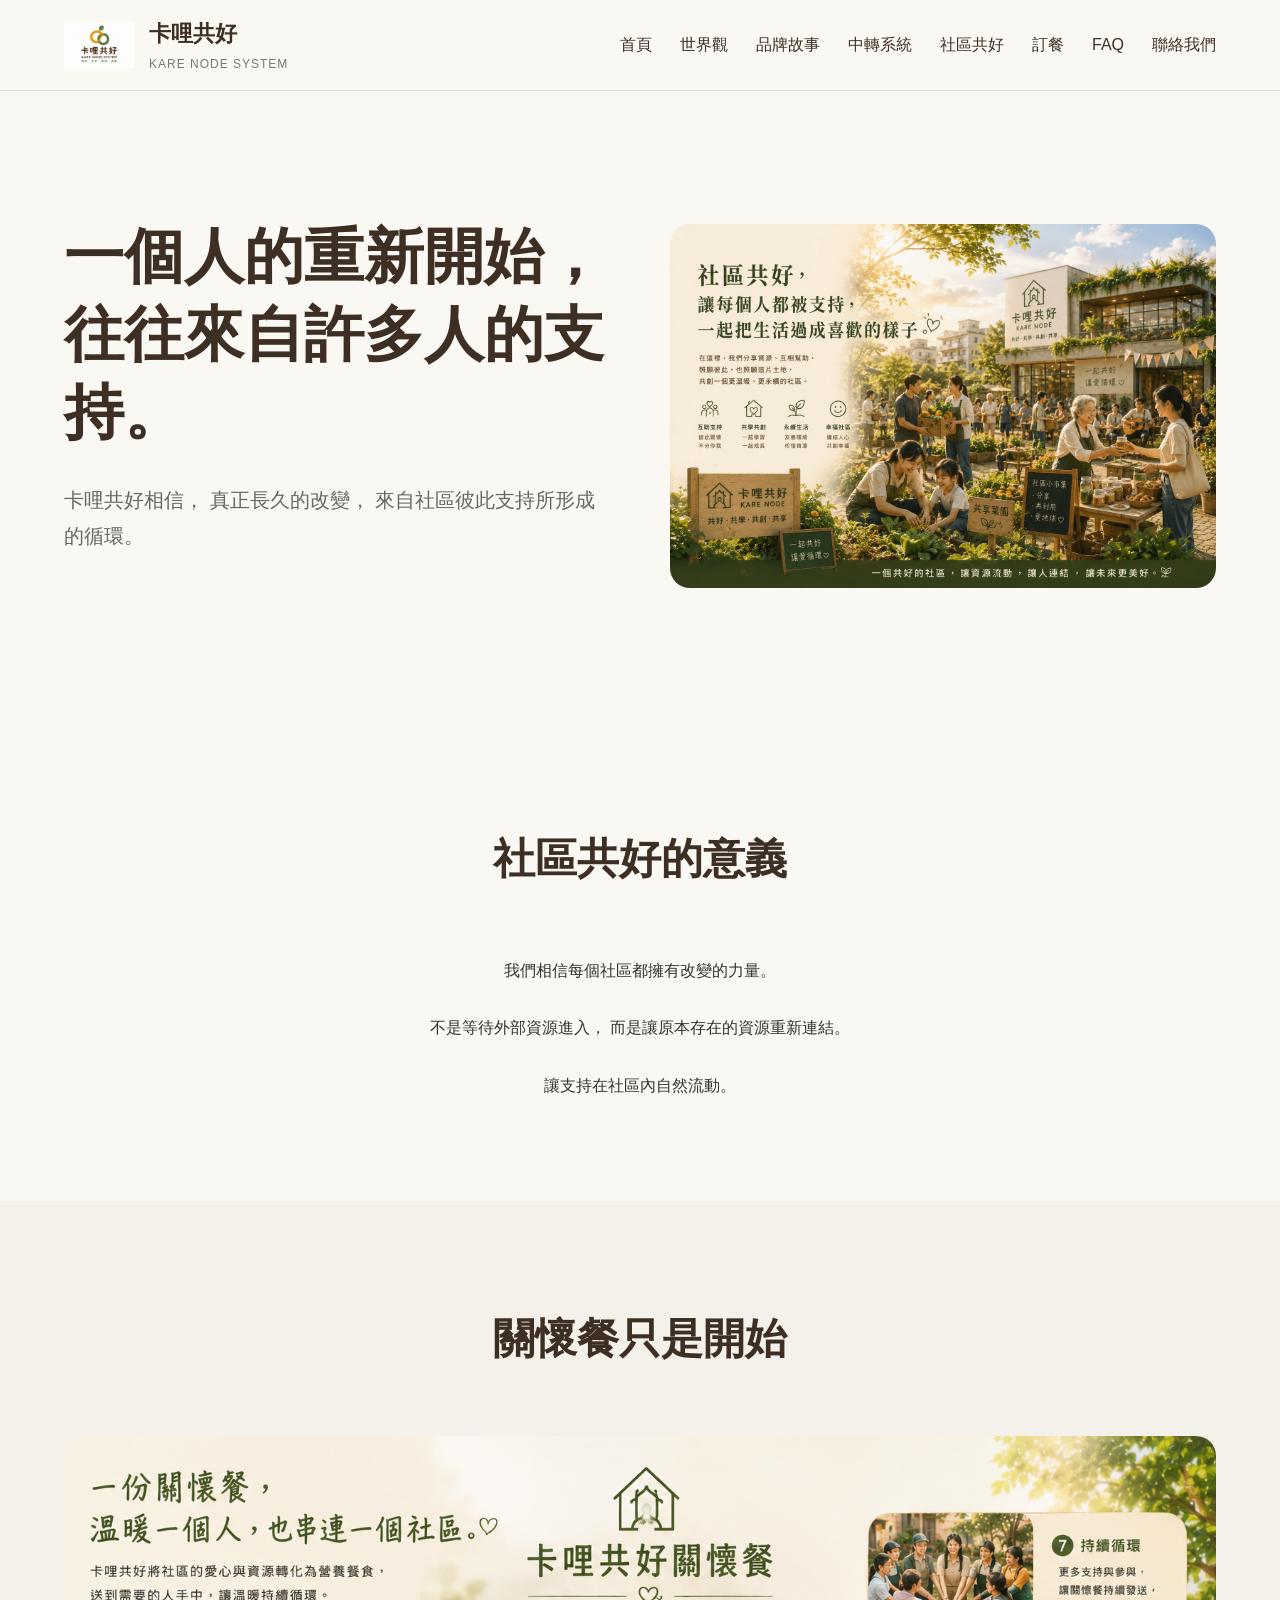
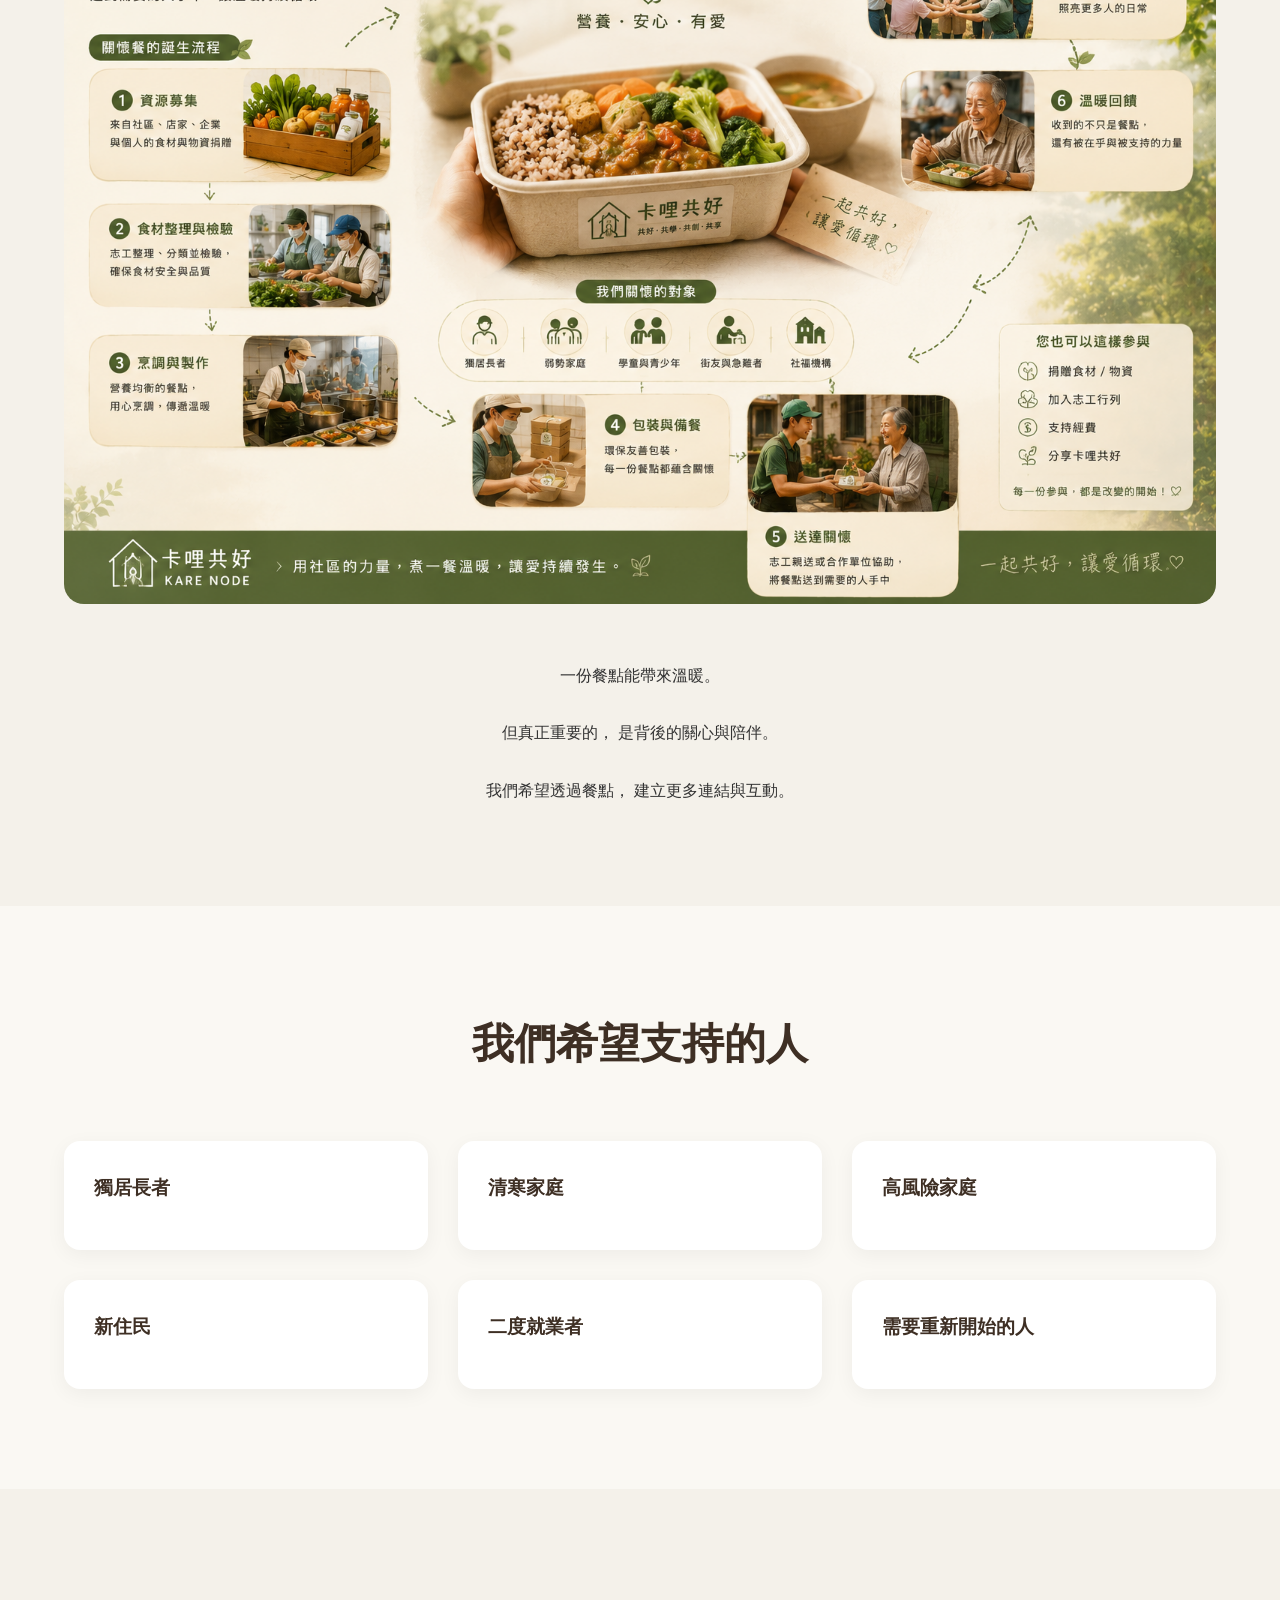
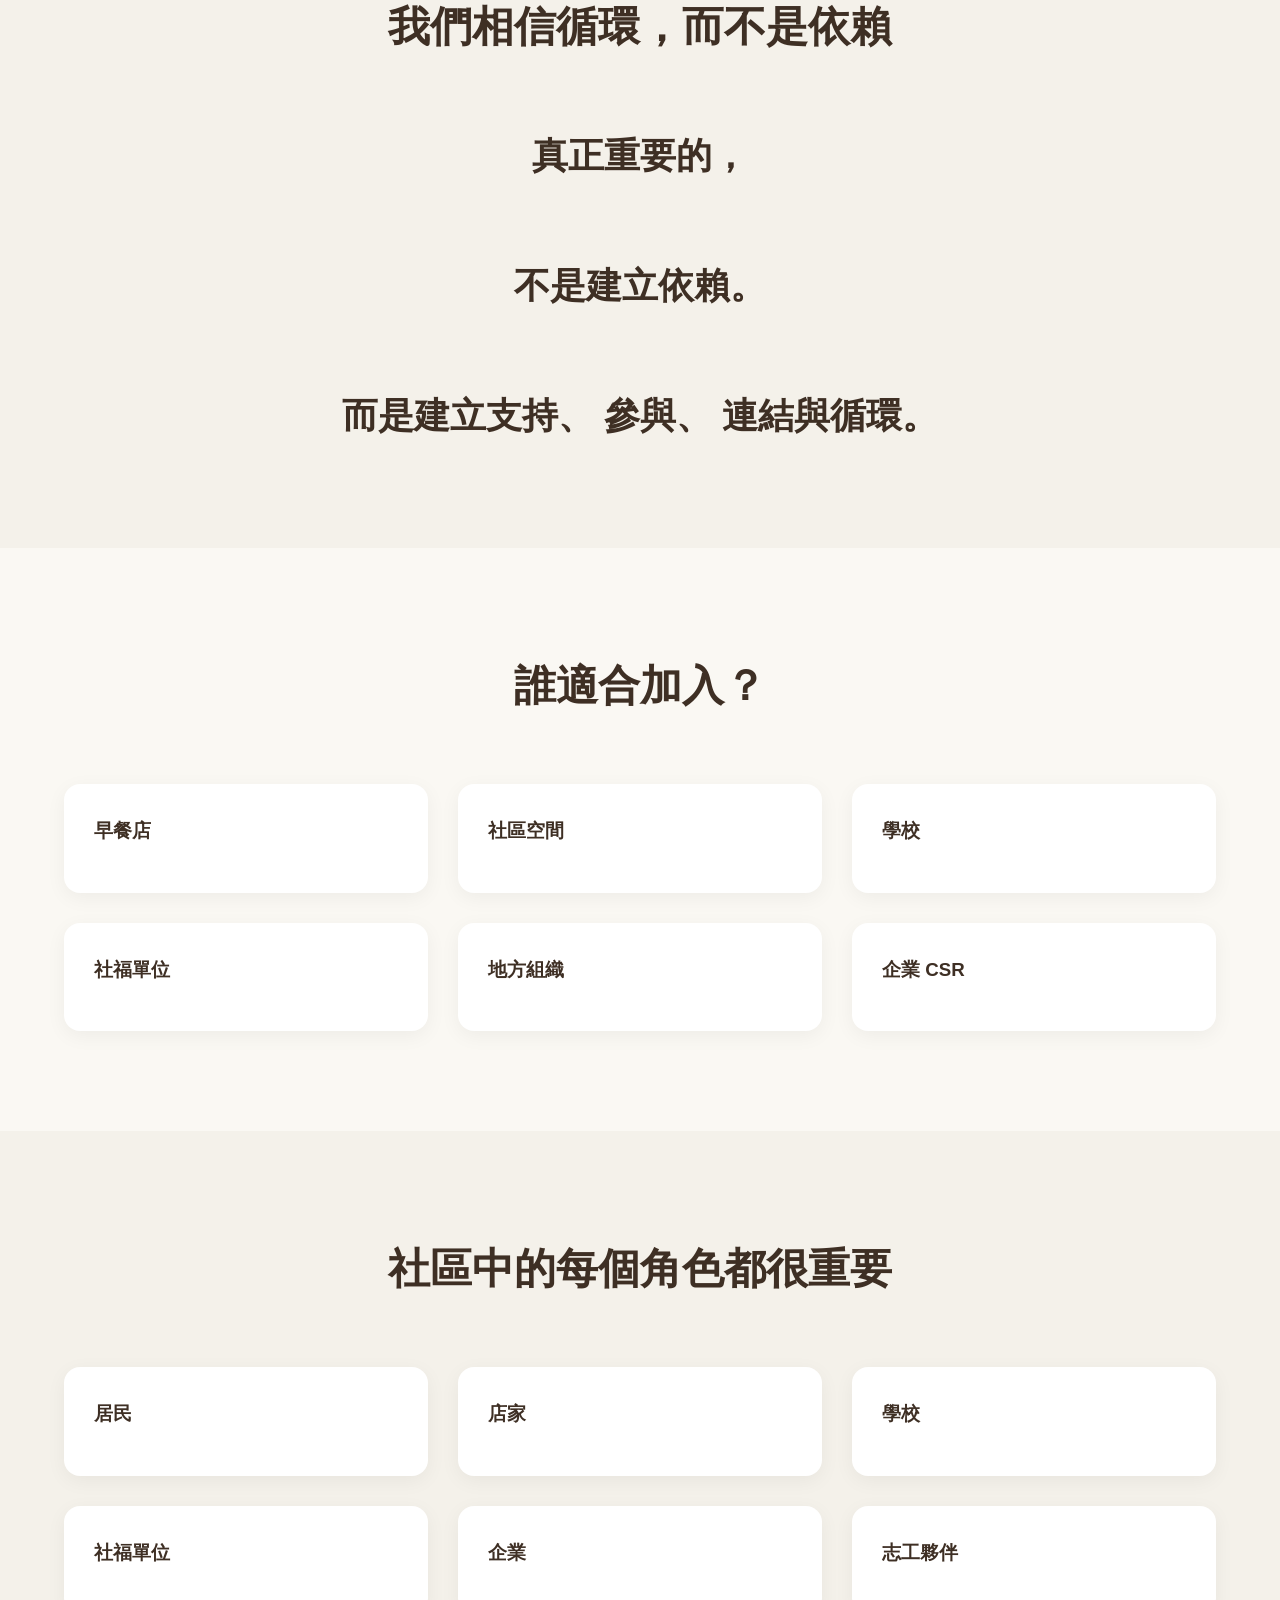
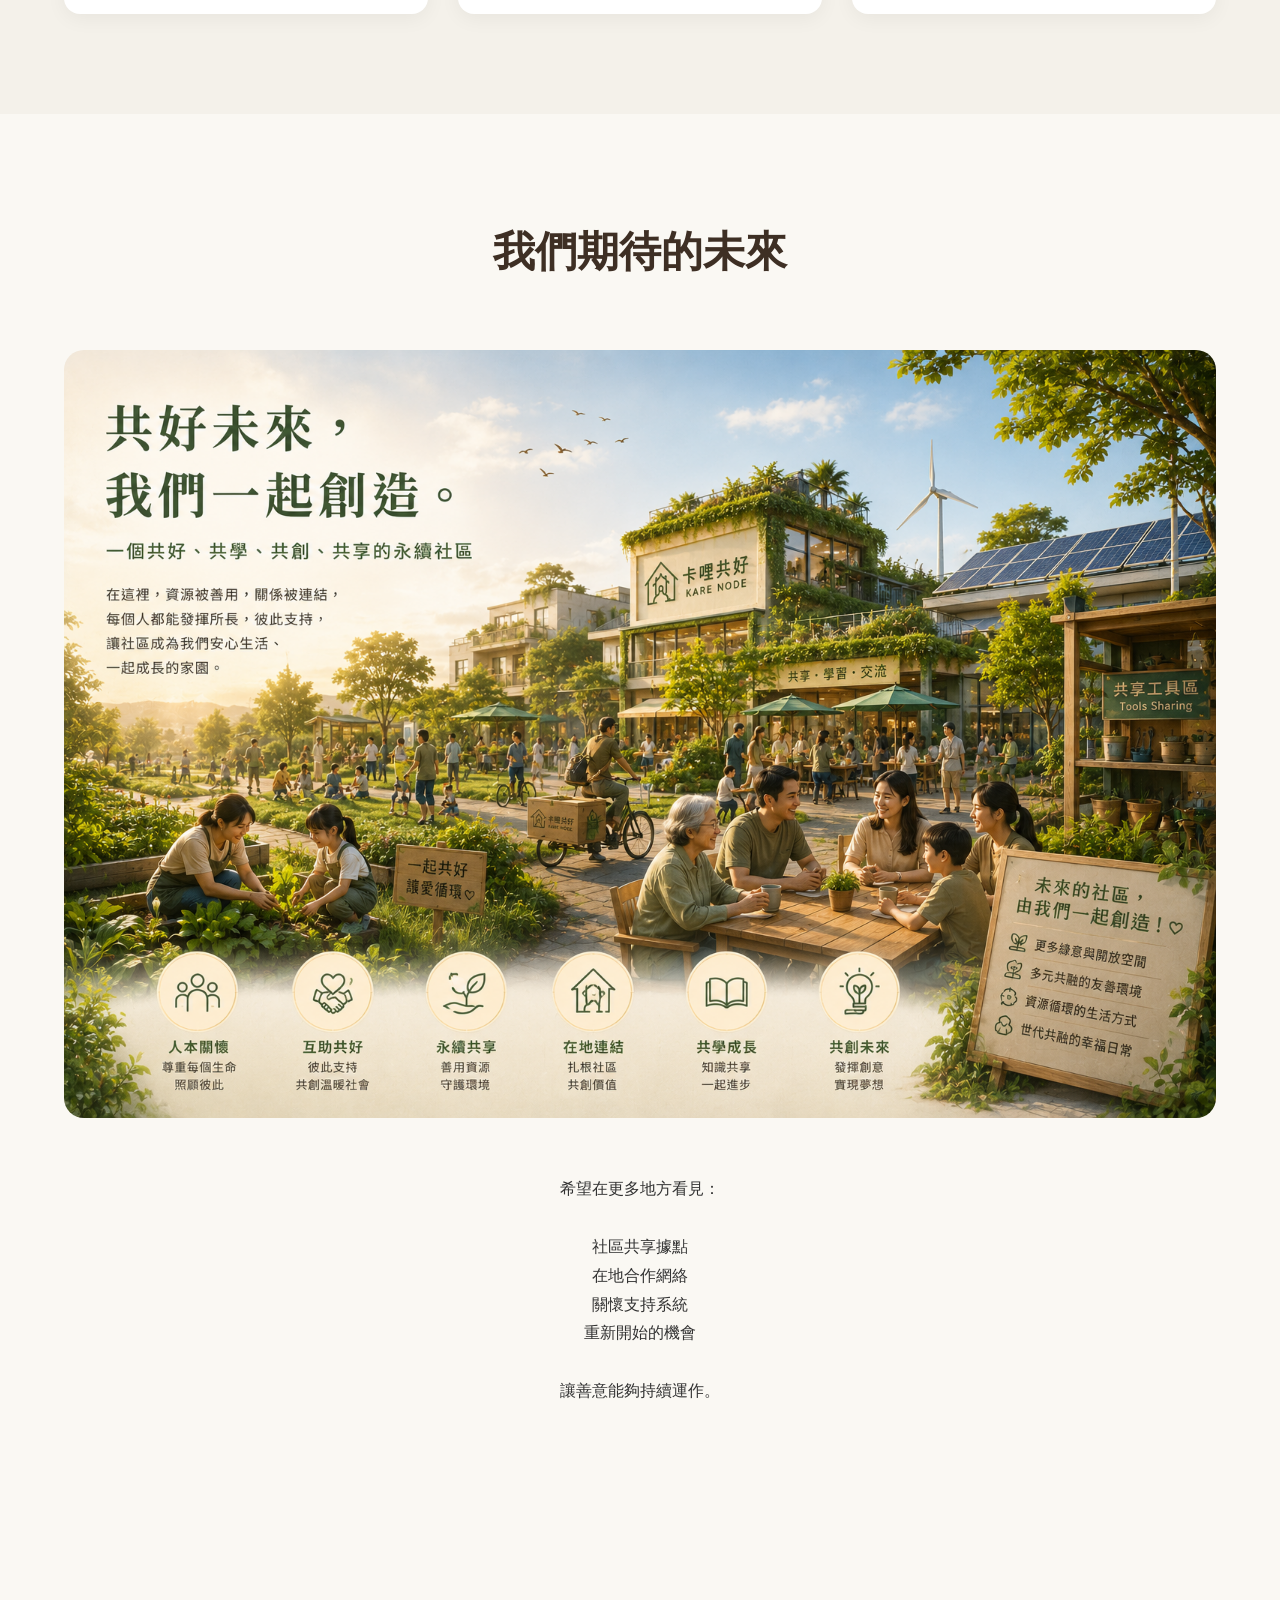
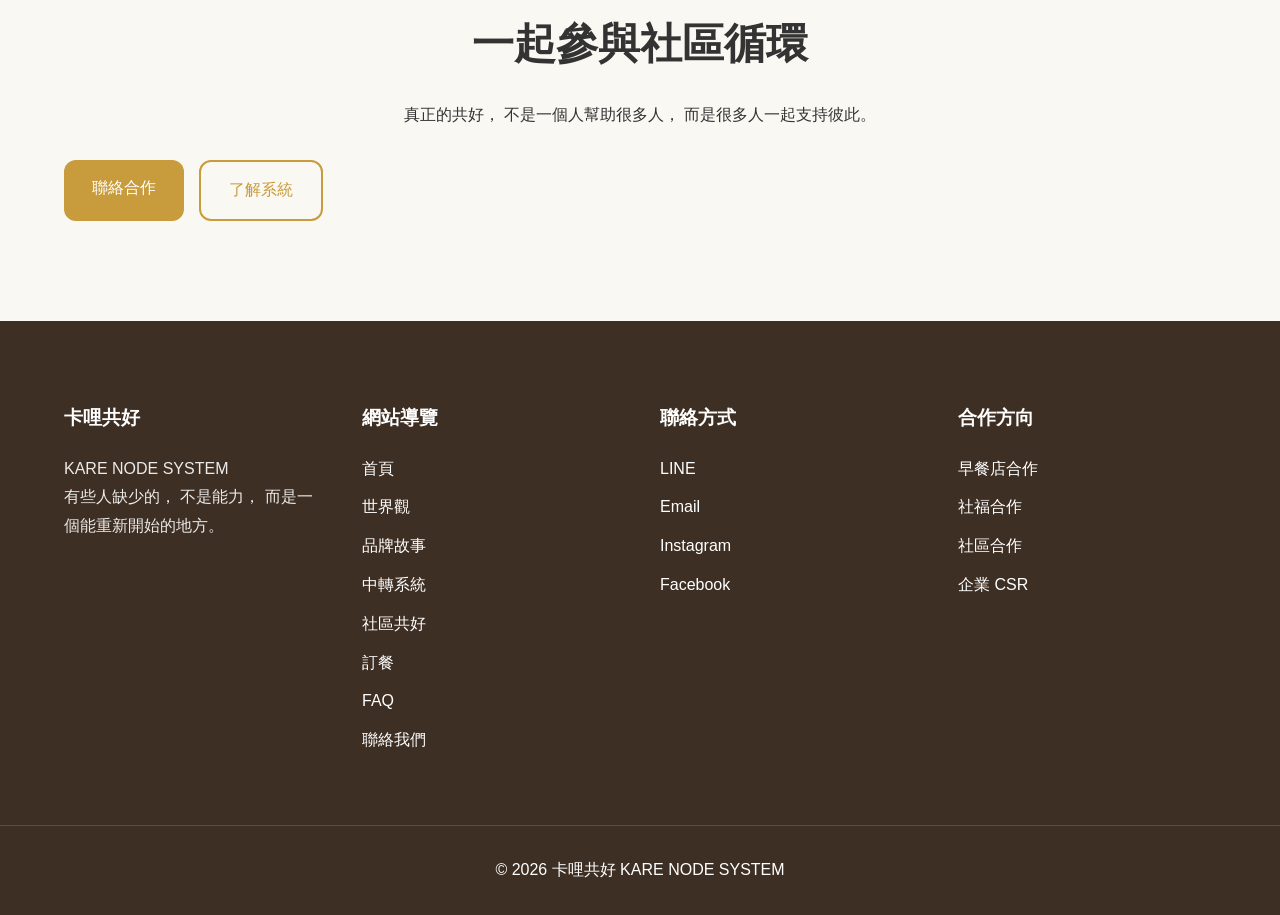
==== community.html @ 181bf911 "Add files via upload" ====
<!DOCTYPE html>
<html lang="zh-Hant">
<head>
    <meta charset="UTF-8">
    <meta name="viewport" content="width=device-width, initial-scale=1.0">

    <title>社區共好｜卡哩共好 KARE NODE SYSTEM</title>

    <meta name="description" content="了解卡哩共好如何透過社區合作、共享資源與支持循環，建立更多重新開始的機會。">

    <meta name="keywords" content="卡哩共好,社區共好,KARE NODE SYSTEM,共享型生活中轉系統,社區支持,地方創生">

    <link
        rel="icon"
        type="image/png"
        href="images/favicon.png"
    >

    <link rel="stylesheet" href="css/style.css">
    <link rel="stylesheet" href="css/responsive.css">
</head>

<body>

    <!-- Header -->

    <header class="site-header">

        <div class="container header-container">

            <div class="logo-area">

                <a href="index.html" class="brand-link">

                    <img
                        src="images/logo-v1.png"
                        alt="卡哩共好 KARE NODE SYSTEM"
                        class="site-logo"
                    >

                    <div class="brand-text">
                        <h1>卡哩共好</h1>
                        <p>KARE NODE SYSTEM</p>
                    </div>

                </a>

            </div>

            <nav class="desktop-nav">

                <ul>
                    <li><a href="index.html">首頁</a></li>
                    <li><a href="worldview.html">世界觀</a></li>
                    <li><a href="story.html">品牌故事</a></li>
                    <li><a href="system.html">中轉系統</a></li>
                    <li><a href="community.html">社區共好</a></li>
                    <li><a href="order.html">訂餐</a></li>
                    <li><a href="faq.html">FAQ</a></li>
                    <li><a href="contact.html">聯絡我們</a></li>
                </ul>

            </nav>

            <button class="menu-toggle">
                ☰
            </button>

        </div>

    </header>

    <!-- Hero -->

    <section class="hero">

        <div class="container hero-container">

            <div class="hero-content">

                <h2>
                    一個人的重新開始，
                    <br>
                    往往來自許多人的支持。
                </h2>

                <p>
                    卡哩共好相信，
                    真正長久的改變，
                    來自社區彼此支持所形成的循環。
                </p>

            </div>

            <div class="hero-image">

                <img
                    src="images/community-hero-v1.png"
                    alt="卡哩共好社區共好"
                    class="hero-img"
                >

            </div>

        </div>

    </section>

    <!-- Community Meaning -->

    <section class="section">

        <div class="container">

            <div class="section-title">
                <h2>社區共好的意義</h2>
            </div>

            <p class="center-text">

                我們相信每個社區都擁有改變的力量。

                <br><br>

                不是等待外部資源進入，

                而是讓原本存在的資源重新連結。

                <br><br>

                讓支持在社區內自然流動。

            </p>

        </div>

    </section>

    <!-- Care Meal -->

    <section class="section bg-light">

        <div class="container">

            <div class="section-title">
                <h2>關懷餐只是開始</h2>
            </div>

            <div class="hero-image">

                <img
                    src="images/care-meal-v1.png"
                    alt="關懷餐計畫"
                    class="hero-img"
                >

            </div>

            <br><br>

            <p class="center-text">

                一份餐點能帶來溫暖。

                <br><br>

                但真正重要的，

                是背後的關心與陪伴。

                <br><br>

                我們希望透過餐點，

                建立更多連結與互動。

            </p>

        </div>

    </section>

    <!-- Support People -->

    <section class="section">

        <div class="container">

            <div class="section-title">
                <h2>我們希望支持的人</h2>
            </div>

            <div class="card-grid">

                <div class="card">
                    <h3>獨居長者</h3>
                </div>

                <div class="card">
                    <h3>清寒家庭</h3>
                </div>

                <div class="card">
                    <h3>高風險家庭</h3>
                </div>

                <div class="card">
                    <h3>新住民</h3>
                </div>

                <div class="card">
                    <h3>二度就業者</h3>
                </div>

                <div class="card">
                    <h3>需要重新開始的人</h3>
                </div>

            </div>

        </div>

    </section>

    <!-- Circular Support -->

    <section class="section bg-light">

        <div class="container">

            <div class="section-title">
                <h2>我們相信循環，而不是依賴</h2>
            </div>

            <blockquote>

                真正重要的，

                <br><br>

                不是建立依賴。

                <br><br>

                而是建立支持、
                參與、
                連結與循環。

            </blockquote>

        </div>

    </section>

    <!-- Who Can Join -->

    <section class="section">

        <div class="container">

            <div class="section-title">
                <h2>誰適合加入？</h2>
            </div>

            <div class="card-grid">

                <div class="card">
                    <h3>早餐店</h3>
                </div>

                <div class="card">
                    <h3>社區空間</h3>
                </div>

                <div class="card">
                    <h3>學校</h3>
                </div>

                <div class="card">
                    <h3>社福單位</h3>
                </div>

                <div class="card">
                    <h3>地方組織</h3>
                </div>

                <div class="card">
                    <h3>企業 CSR</h3>
                </div>

            </div>

        </div>

    </section>

    <!-- Every Role Matters -->

    <section class="section bg-light">

        <div class="container">

            <div class="section-title">
                <h2>社區中的每個角色都很重要</h2>
            </div>

            <div class="card-grid">

                <div class="card">
                    <h3>居民</h3>
                </div>

                <div class="card">
                    <h3>店家</h3>
                </div>

                <div class="card">
                    <h3>學校</h3>
                </div>

                <div class="card">
                    <h3>社福單位</h3>
                </div>

                <div class="card">
                    <h3>企業</h3>
                </div>

                <div class="card">
                    <h3>志工夥伴</h3>
                </div>

            </div>

        </div>

    </section>

    <!-- Future Vision -->

    <section class="section">

        <div class="container">

            <div class="section-title">
                <h2>我們期待的未來</h2>
            </div>

            <div class="hero-image">

                <img
                    src="images/future-community-v1.png"
                    alt="未來社區願景"
                    class="hero-img"
                >

            </div>

            <br><br>

            <p class="center-text">

                希望在更多地方看見：

                <br><br>

                社區共享據點

                <br>

                在地合作網絡

                <br>

                關懷支持系統

                <br>

                重新開始的機會

                <br><br>

                讓善意能夠持續運作。

            </p>

        </div>

    </section>

    <!-- CTA -->

    <section class="section cta-section">

        <div class="container">

            <h2>一起參與社區循環</h2>

            <p>
                真正的共好，
                不是一個人幫助很多人，
                而是很多人一起支持彼此。
            </p>

            <div class="hero-buttons">

                <a href="contact.html" class="btn btn-primary">
                    聯絡合作
                </a>

                <a href="system.html" class="btn btn-secondary">
                    了解系統
                </a>

            </div>

        </div>

    </section>

    <!-- Footer -->

    <footer class="site-footer">

        <div class="container footer-container">

            <div>

                <h3>卡哩共好</h3>

                <p>KARE NODE SYSTEM</p>

                <p>
                    有些人缺少的，
                    不是能力，
                    而是一個能重新開始的地方。
                </p>

            </div>

            <div>

                <h3>網站導覽</h3>

                <ul>
                    <li><a href="index.html">首頁</a></li>
                    <li><a href="worldview.html">世界觀</a></li>
                    <li><a href="story.html">品牌故事</a></li>
                    <li><a href="system.html">中轉系統</a></li>
                    <li><a href="community.html">社區共好</a></li>
                    <li><a href="order.html">訂餐</a></li>
                    <li><a href="faq.html">FAQ</a></li>
                    <li><a href="contact.html">聯絡我們</a></li>
                </ul>

            </div>

            <div>

                <h3>聯絡方式</h3>

                <ul>
                    <li>LINE</li>
                    <li>Email</li>
                    <li>Instagram</li>
                    <li>Facebook</li>
                </ul>

            </div>

            <div>

                <h3>合作方向</h3>

                <ul>
                    <li>早餐店合作</li>
                    <li>社福合作</li>
                    <li>社區合作</li>
                    <li>企業 CSR</li>
                </ul>

            </div>

        </div>

        <div class="copyright">
            © 2026 卡哩共好 KARE NODE SYSTEM
        </div>

    </footer>

    <script src="js/menu.js"></script>

</body>
</html>
---- css/style.css ----
/* ==================================================
   KARE NODE SYSTEM
   style.css
================================================== */

/* Reset */

* {
    margin: 0;
    padding: 0;
    box-sizing: border-box;
}

html {
    scroll-behavior: smooth;
}

body {
    font-family: "Noto Sans TC", sans-serif;
    background: #FAF8F3;
    color: #333333;
    line-height: 1.8;
}

/* ==================================================
   Layout
================================================== */

.container {
    width: 90%;
    max-width: 1200px;
    margin: 0 auto;
}

.section {
    padding: 100px 0;
}

.bg-light {
    background: #F4F1EA;
}

/* ==================================================
   Header
================================================== */

.site-header {
    position: sticky;
    top: 0;
    z-index: 999;
    background: #FAF8F3;
    border-bottom: 1px solid #E5E0D6;
}

.header-container {
    display: flex;
    justify-content: space-between;
    align-items: center;
    min-height: 90px;
}

.brand-link {
    text-decoration: none;
    color: inherit;
    display: flex;
    align-items: center;
    gap: 15px;
}

.logo-placeholder {
    width: 60px;
    height: 60px;
    background: #E5E0D6;
    border-radius: 12px;

    display: flex;
    align-items: center;
    justify-content: center;

    font-size: 12px;
}

.brand-text h1 {
    font-size: 22px;
    color: #3E2F24;
}

.brand-text p {
    font-size: 12px;
    color: #777;
    letter-spacing: 1px;
}

/* ==================================================
   Navigation
================================================== */

.desktop-nav ul {
    display: flex;
    gap: 28px;
    list-style: none;
}

.desktop-nav a {
    text-decoration: none;
    color: #3E2F24;
    font-weight: 500;
    transition: 0.3s;
}

.desktop-nav a:hover {
    color: #C89B3C;
}

.menu-toggle {
    display: none;
    border: none;
    background: none;
    font-size: 30px;
    cursor: pointer;
}

/* ==================================================
   Hero
================================================== */

.hero {
    min-height: 70vh;

    display: flex;
    align-items: center;
}

.hero-container {
    display: flex;
    align-items: center;
    gap: 60px;
}

.hero-content {
    flex: 1;
}

.hero-content h2 {
    font-size: 60px;
    line-height: 1.3;
    color: #3E2F24;
    margin-bottom: 30px;
}

.hero-content p {
    font-size: 20px;
    color: #666;
    margin-bottom: 40px;
}

.hero-image {
    flex: 1;
}

.image-placeholder {
    width: 100%;
    min-height: 450px;

    background: #E5E0D6;

    border-radius: 20px;

    display: flex;
    align-items: center;
    justify-content: center;

    color: #666;
}

/* ==================================================
   Buttons
================================================== */

.hero-buttons {
    display: flex;
    gap: 15px;
    flex-wrap: wrap;
}

.btn {
    text-decoration: none;
    padding: 14px 28px;
    border-radius: 12px;
    transition: 0.3s;
    display: inline-block;
}

.btn-primary {
    background: #C89B3C;
    color: white;
}

.btn-primary:hover {
    opacity: 0.9;
}

.btn-secondary {
    border: 2px solid #C89B3C;
    color: #C89B3C;
}

.btn-secondary:hover {
    background: #C89B3C;
    color: white;
}

/* ==================================================
   Section Title
================================================== */

.section-title {
    text-align: center;
    margin-bottom: 60px;
}

.section-title h2 {
    font-size: 42px;
    color: #3E2F24;
}

/* ==================================================
   Cards
================================================== */

.card-grid {
    display: grid;
    grid-template-columns: repeat(3, 1fr);
    gap: 30px;
}

.card {
    background: white;

    padding: 30px;

    border-radius: 16px;

    box-shadow: 0 5px 20px rgba(0,0,0,0.05);

    transition: 0.3s;
}

.card:hover {
    transform: translateY(-5px);
}

.card h3 {
    margin-bottom: 15px;
    color: #3E2F24;
}

/* ==================================================
   Flow
================================================== */

.system-flow {
    display: flex;
    flex-direction: column;
    align-items: center;
    gap: 15px;

    font-size: 24px;
    font-weight: 600;

    color: #3E2F24;
}

.system-flow span {
    color: #C89B3C;
}

/* ==================================================
   Typography
================================================== */

.center-text {
    text-align: center;
    max-width: 800px;
    margin: 0 auto;
}

.center-button {
    text-align: center;
    margin-top: 40px;
}

blockquote {
    max-width: 900px;
    margin: 0 auto;

    text-align: center;

    font-size: 36px;
    font-weight: 700;

    color: #3E2F24;
}

/* ==================================================
   Belief
================================================== */

.belief-section {
    background: #3E2F24;
}

.belief-section blockquote {
    color: white;
}

/* ==================================================
   CTA
================================================== */

.cta-section {
    text-align: center;
}

.cta-section h2 {
    font-size: 42px;
    margin-bottom: 20px;
}

.cta-section p {
    max-width: 700px;
    margin: 0 auto 30px;
}

/* ==================================================
   Footer
================================================== */

.site-footer a {

    color: white;

    text-decoration: none;

}

.site-footer a:visited {

    color: white;

}

.site-footer a:hover {

    color: #C89B3C;

}

.site-footer {
    background: #3E2F24;
    color: white;
    padding-top: 80px;
}

.footer-container {
    display: grid;
    grid-template-columns: repeat(4, 1fr);
    gap: 40px;
}

.site-footer h3 {
    margin-bottom: 20px;
}

.site-footer ul {
    list-style: none;
}

.site-footer li {
    margin-bottom: 10px;
}

.site-footer p {
    opacity: 0.9;
}

.copyright {
    text-align: center;
    padding: 30px;
    margin-top: 60px;
    border-top: 1px solid rgba(255,255,255,0.15);
}

/* ==================================================
   Utility
================================================== */

.hidden {
    display: none;
}

/* =========================
   Logo
========================= */

.site-logo {

    width: 70px;

    height: auto;

    display: block;

}


/* =========================
   Hero Images
========================= */

.hero-img {

    width: 100%;

    height: auto;

    display: block;

    border-radius: 20px;

    object-fit: cover;

}


/* =========================
   Hero Image Container
========================= */

.hero-image {

    display: flex;

    align-items: center;

    justify-content: center;

}
---- css/responsive.css ----
/* ==================================================
   KARE NODE SYSTEM
   responsive.css
================================================== */

/* ==========================================
   Notebook
========================================== */

@media (max-width: 1200px) {

    .hero-content h2 {
        font-size: 52px;
    }

    .section-title h2 {
        font-size: 38px;
    }

}

/* ==========================================
   Tablet
========================================== */

@media (max-width: 1024px) {

    .section {
        padding: 80px 0;
    }

    .hero-container {
        flex-direction: column;
        gap: 40px;
    }

    .hero-content,
    .hero-image {
        width: 100%;
    }

    .hero-content h2 {
        font-size: 48px;
    }

    .card-grid {
        grid-template-columns: repeat(2, 1fr);
    }

    .footer-container {
        grid-template-columns: repeat(2, 1fr);
    }

}

/* ==========================================
   Mobile
========================================== */

@media (max-width: 768px) {

    .container {
        width: 92%;
    }

    .section {
        padding: 60px 0;
    }

    .desktop-nav {
        display: none;
    }

    .menu-toggle {
        display: block;
    }

    .brand-text h1 {
        font-size: 18px;
    }

    .brand-text p {
        font-size: 11px;
    }

    .logo-placeholder {
        width: 50px;
        height: 50px;
    }

    .hero {
        min-height: auto;
        padding-top: 40px;
    }

    .hero-content h2 {
        font-size: 36px;
    }

    .hero-content p {
        font-size: 16px;
    }

    .image-placeholder {
        min-height: 260px;
    }

    .section-title {
        margin-bottom: 40px;
    }

    .section-title h2 {
        font-size: 30px;
    }

    .card-grid {
        grid-template-columns: 1fr;
    }

    .card {
        padding: 24px;
    }

    blockquote {
        font-size: 28px;
    }

    .cta-section h2 {
        font-size: 30px;
    }

    .hero-buttons {
        flex-direction: column;
    }

    .btn {
        width: 100%;
        text-align: center;
    }

    .footer-container {
        grid-template-columns: 1fr;
        gap: 30px;
    }

}

/* ==========================================
   Small Mobile
========================================== */

@media (max-width: 480px) {

    .hero-content h2 {
        font-size: 30px;
    }

    .section-title h2 {
        font-size: 26px;
    }

    blockquote {
        font-size: 24px;
    }

    .system-flow {
        font-size: 20px;
    }

    .card {
        padding: 20px;
    }

}

/* ==========================================
   Mobile Fullscreen Menu
========================================== */

.mobile-menu {

    position: fixed;

    top: 0;
    left: -100%;

    width: 100%;
    height: 100vh;

    background: #FAF8F3;

    z-index: 9999;

    display: flex;
    align-items: center;
    justify-content: center;

    transition: 0.3s ease;

}

.mobile-menu.active {
    left: 0;
}

.mobile-menu ul {
    list-style: none;
    text-align: center;
}

.mobile-menu li {
    margin: 20px 0;
}

.mobile-menu a {

    text-decoration: none;

    color: #3E2F24;

    font-size: 24px;
    font-weight: 600;

}

.mobile-menu-close {

    position: absolute;

    top: 25px;
    right: 25px;

    font-size: 36px;

    background: none;
    border: none;

    cursor: pointer;

}
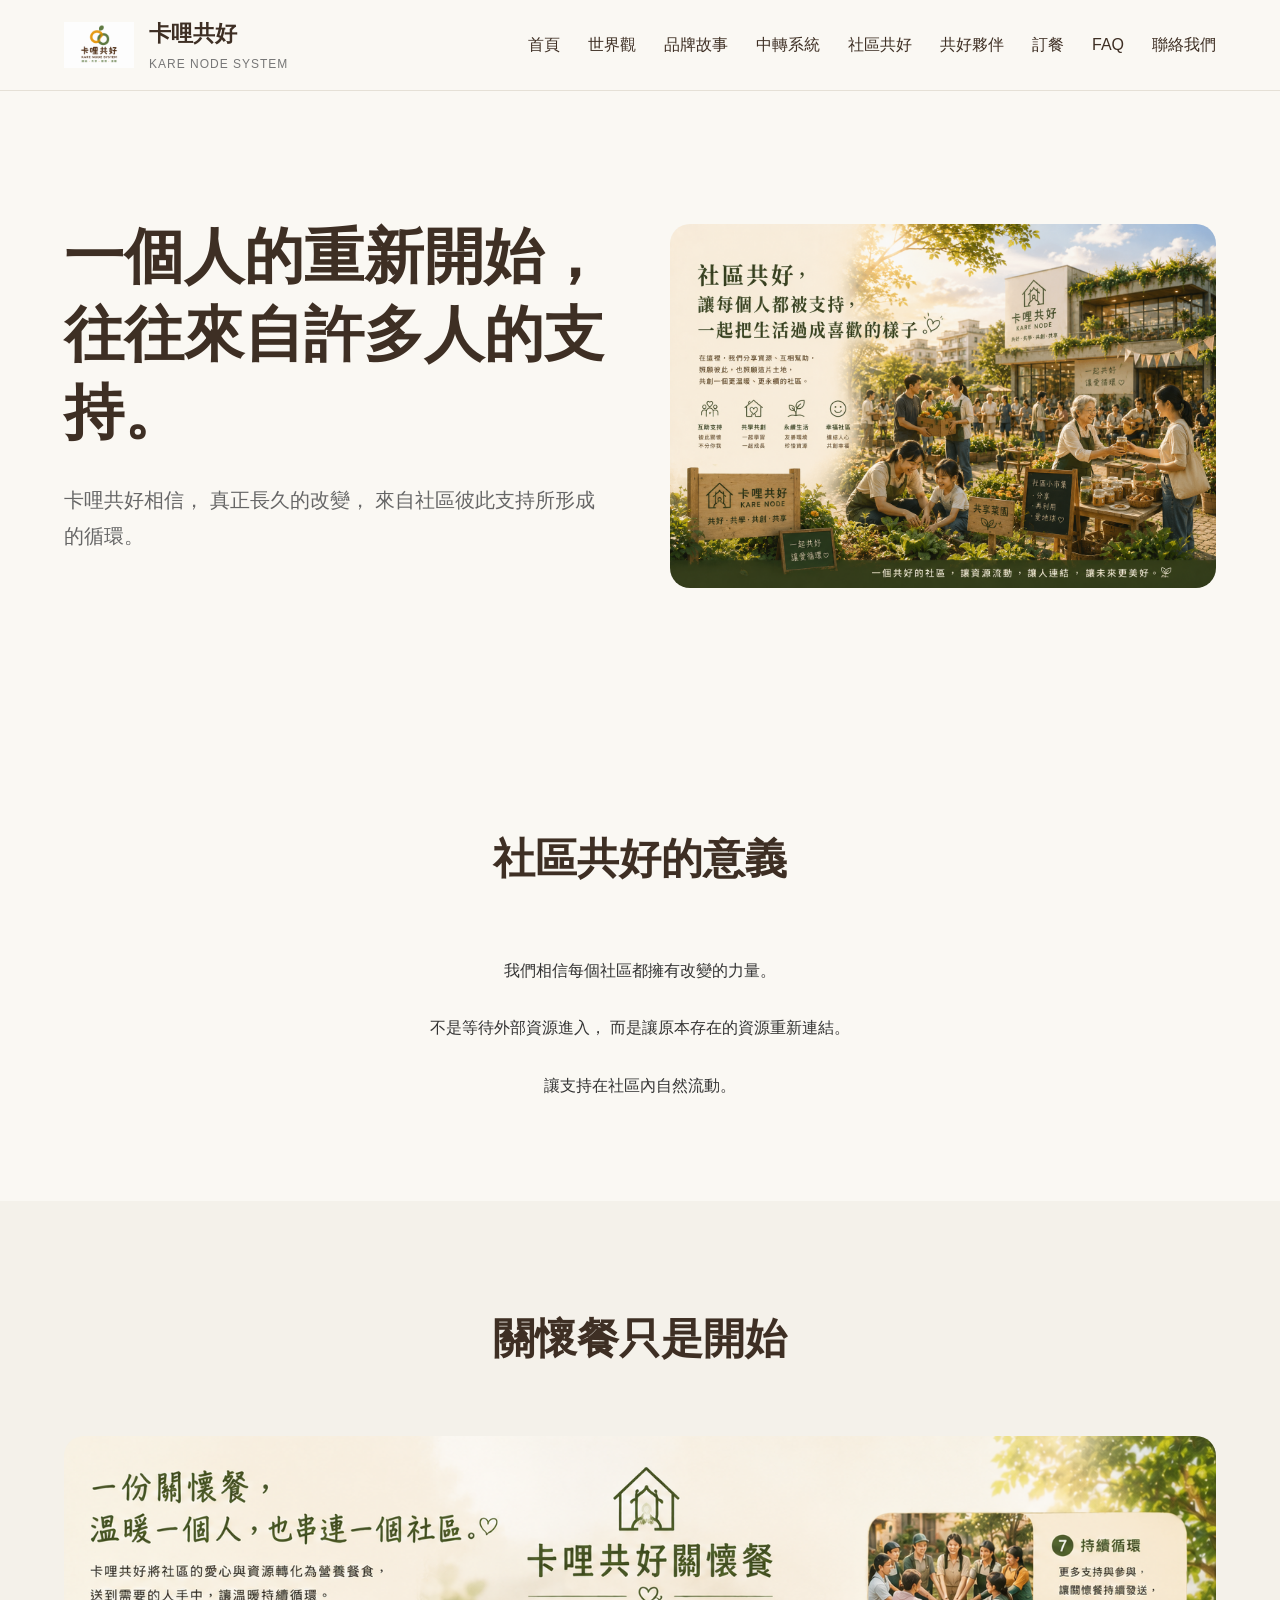
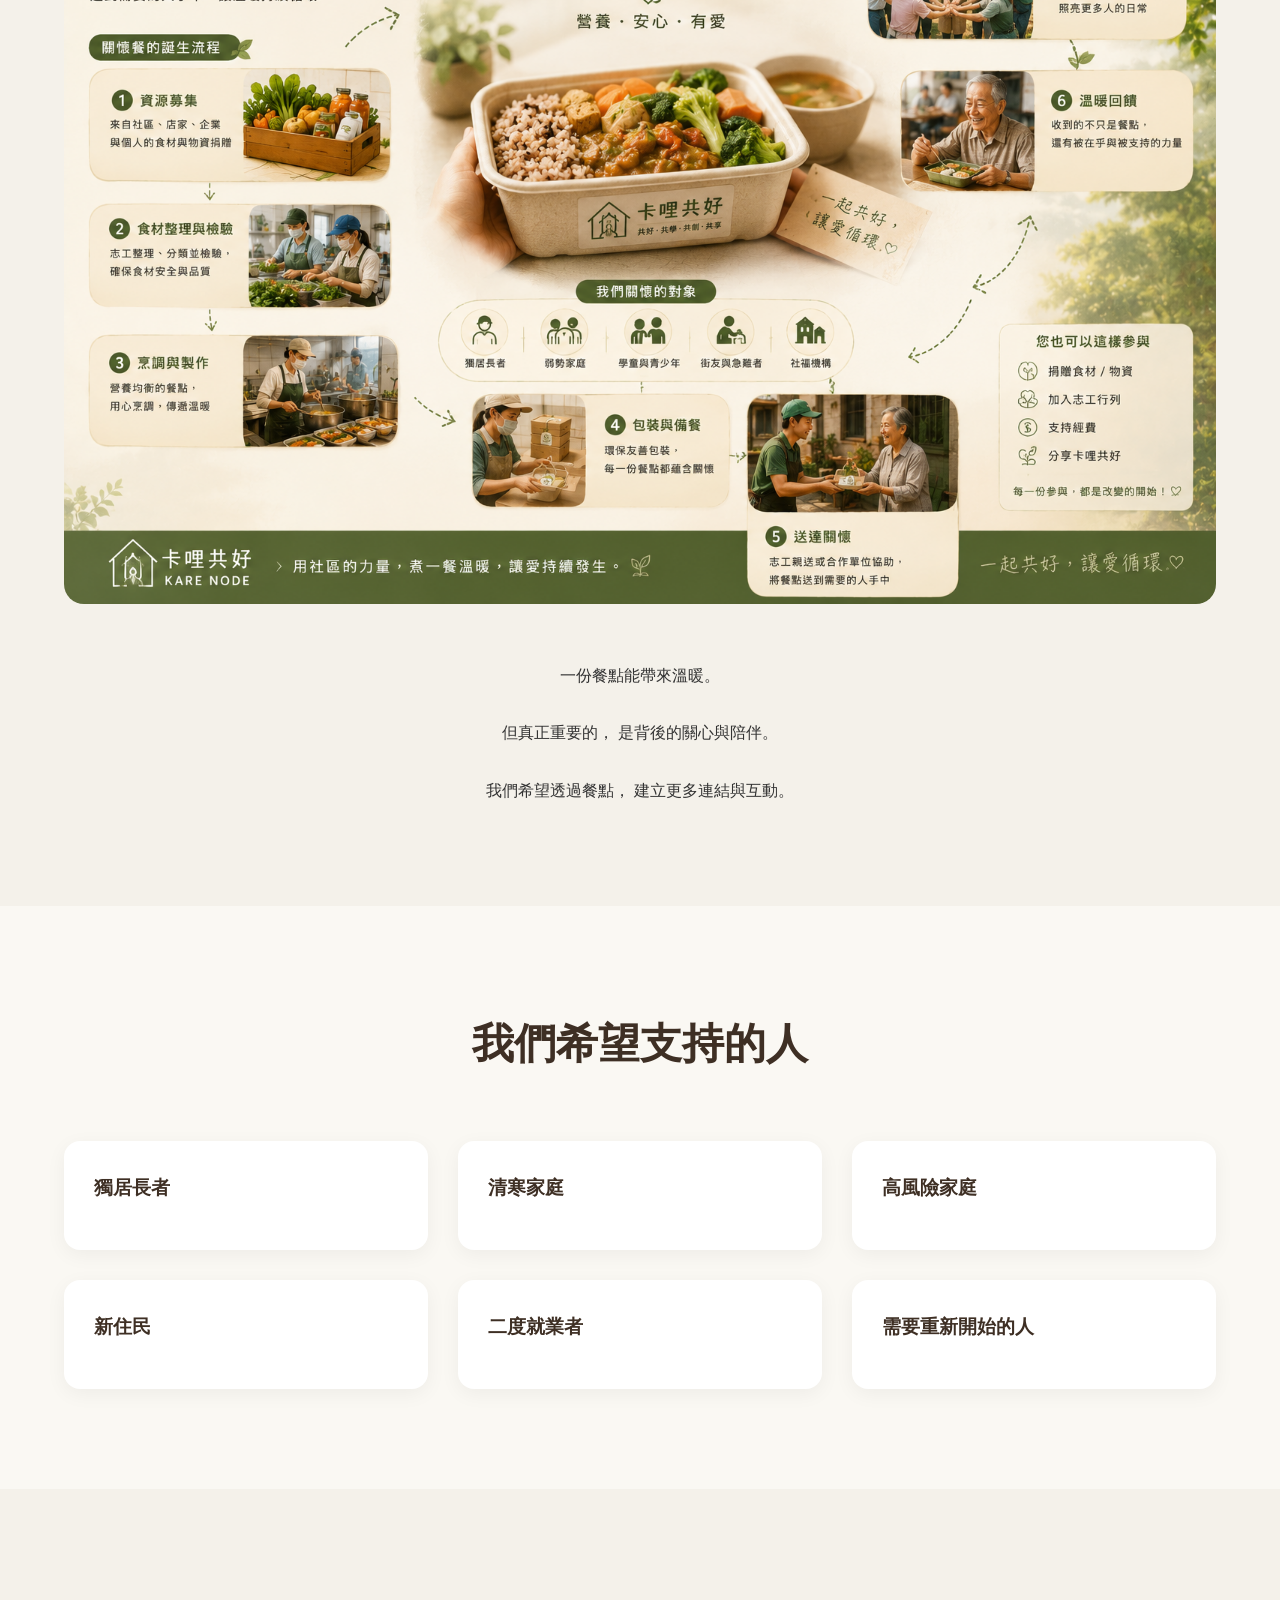
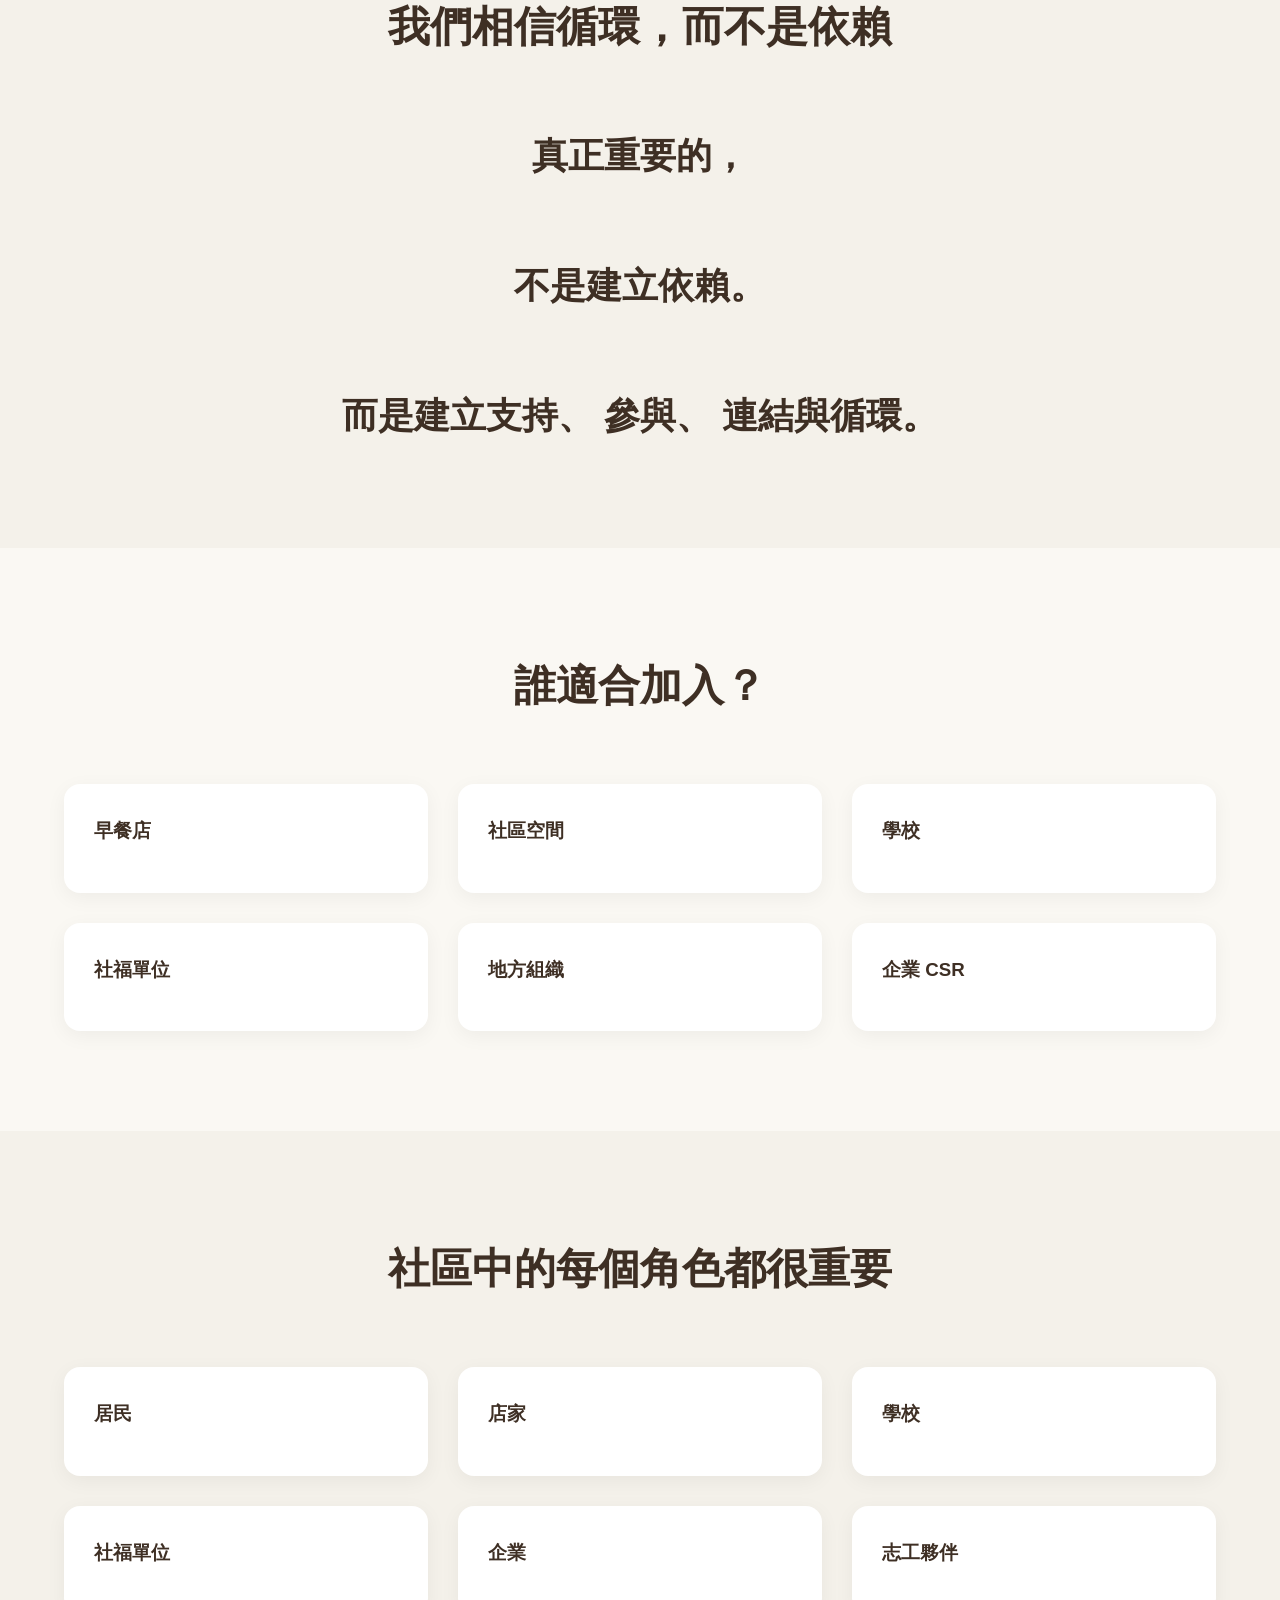
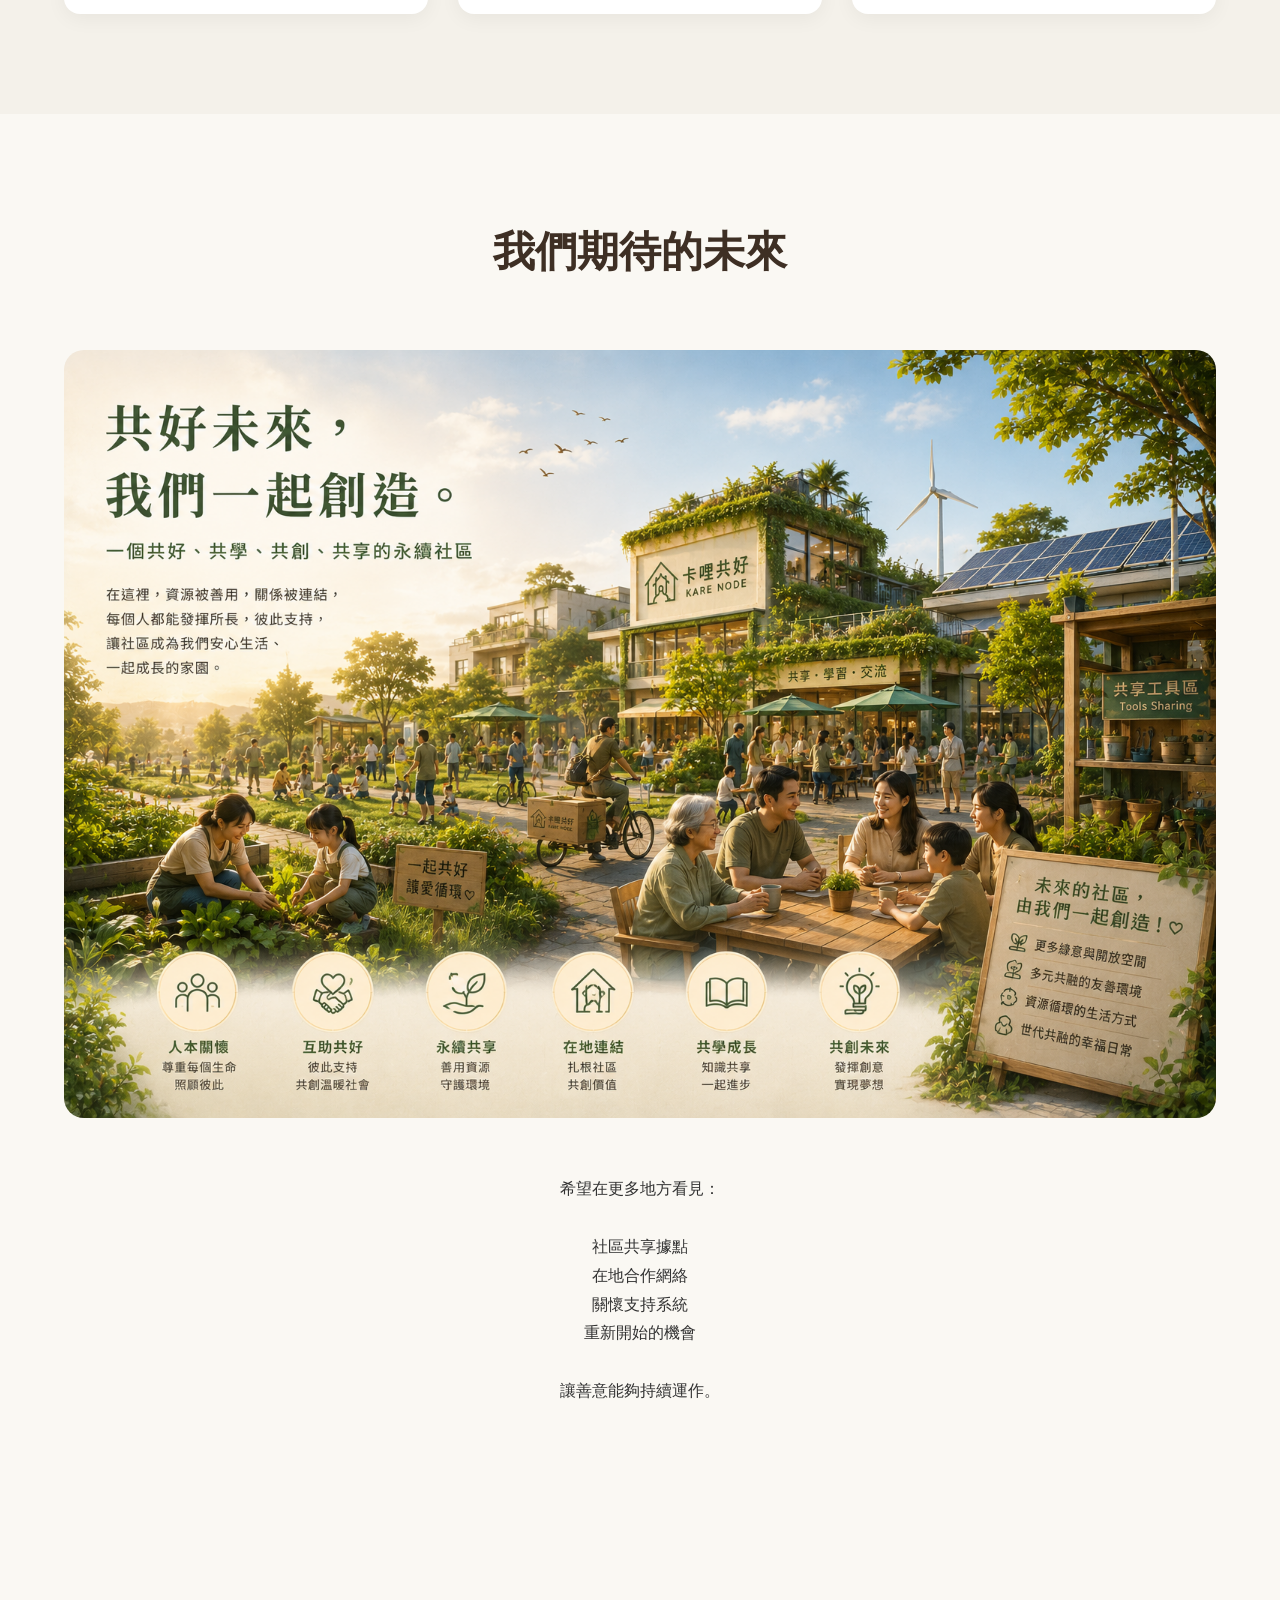
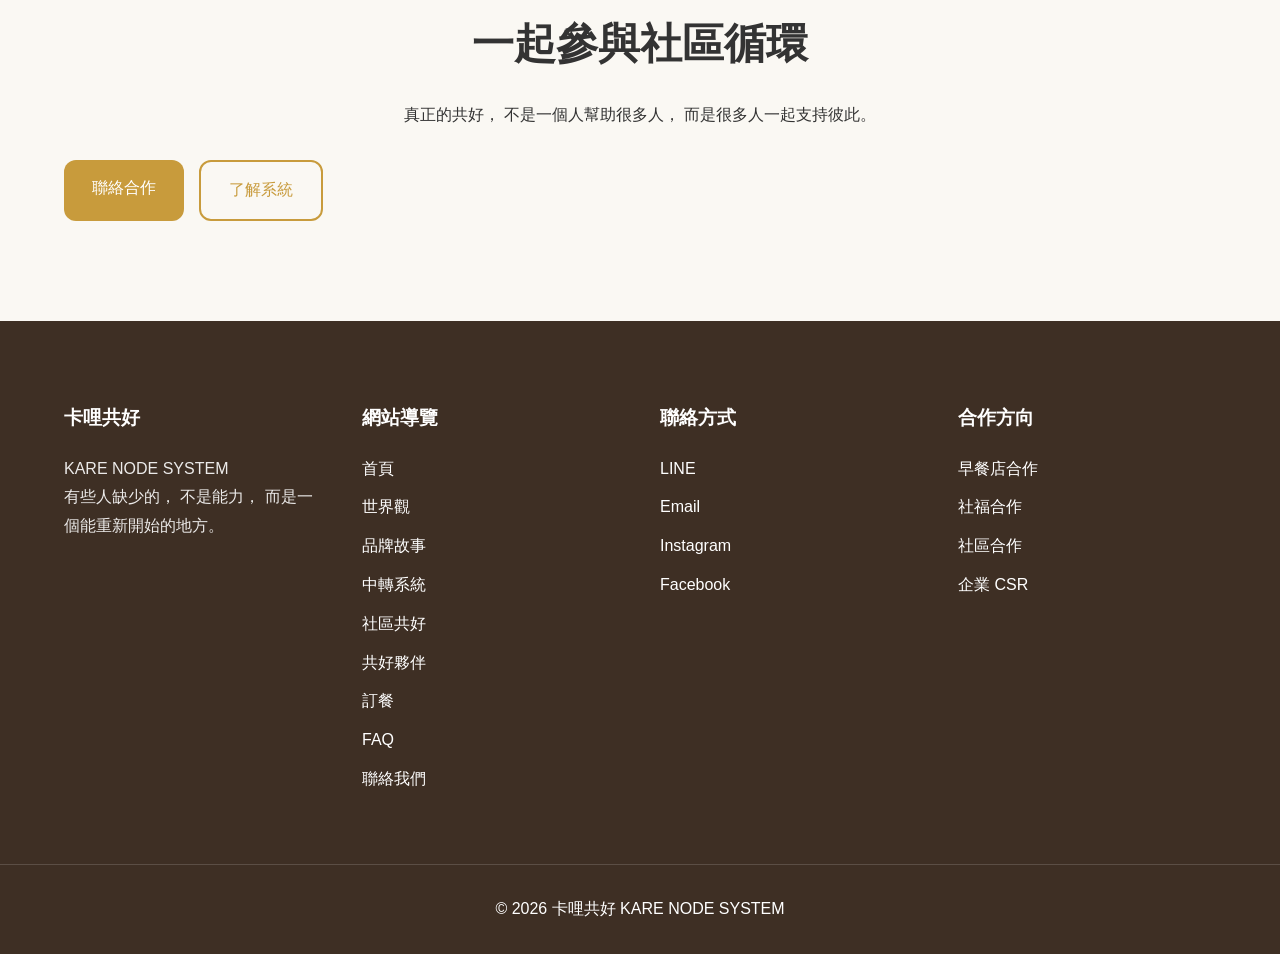
==== commit dd968a10: "Add files via upload" ====
--- a/community.html
+++ b/community.html
@@ -55,6 +55,7 @@
                     <li><a href="story.html">品牌故事</a></li>
                     <li><a href="system.html">中轉系統</a></li>
                     <li><a href="community.html">社區共好</a></li>
+                    <li><a href="partners.html">共好夥伴</a></li>
                     <li><a href="order.html">訂餐</a></li>
                     <li><a href="faq.html">FAQ</a></li>
                     <li><a href="contact.html">聯絡我們</a></li>
@@ -448,6 +449,7 @@
                     <li><a href="story.html">品牌故事</a></li>
                     <li><a href="system.html">中轉系統</a></li>
                     <li><a href="community.html">社區共好</a></li>
+                    <li><a href="partners.html">共好夥伴</a></li>
                     <li><a href="order.html">訂餐</a></li>
                     <li><a href="faq.html">FAQ</a></li>
                     <li><a href="contact.html">聯絡我們</a></li>
--- a/css/style.css
+++ b/css/style.css
@@ -446,3 +446,94 @@
     justify-content: center;
 
 }
+
+/* ==================================================
+   Order Form 美化
+================================================== */
+.order-form-wrapper {
+    position: relative;
+    max-width: 1000px;
+    margin: 0 auto;
+    padding: 30px;
+    background: #fff;
+    border-radius: 16px;
+    box-shadow: 0 5px 20px rgba(0,0,0,0.05);
+}
+
+.order-form {
+    display: grid;
+    grid-template-columns: 1fr 1fr;
+    gap: 24px;
+}
+
+.order-form .full-width {
+    grid-column: 1 / -1;
+}
+
+.order-form input,
+.order-form select,
+.order-form textarea {
+    width: 100%;
+    padding: 12px 16px;
+    border: 1px solid #ddd;
+    border-radius: 10px;
+    font-size: 16px;
+}
+
+.order-form button {
+    width: 100%;
+    max-width: 320px;
+    margin: 20px auto 0 auto;
+    display: block;
+    padding: 14px 28px;
+    background: #C89B3C;
+    color: white;
+    border: none;
+    border-radius: 12px;
+    cursor: pointer;
+    font-size: 18px;
+    transition: 0.3s;
+}
+
+.order-form button:hover {
+    opacity: 0.9;
+}
+
+/* 響應式：手機單欄 */
+@media (max-width: 768px) {
+    .order-form {
+        grid-template-columns: 1fr;
+    }
+}
+
+/* Order Form Loading / Status */
+.order-overlay {
+    position: absolute;
+    top: 0;
+    left: 0;
+    width: 100%;
+    height: 100%;
+    background: rgba(0,0,0,0.4);
+    display: flex;
+    align-items: center;
+    justify-content: center;
+    color: #fff;
+    font-size: 24px;
+    border-radius: 16px;
+    display: none; /* 初始隱藏 */
+    z-index: 10;
+}
+
+.order-overlay.active {
+    display: flex;
+}
+
+.order-overlay span {
+    margin-left: 12px;
+    animation: spin 1s linear infinite;
+}
+
+@keyframes spin {
+    0% { transform: rotate(0deg);}
+    100% { transform: rotate(360deg);}
+}
